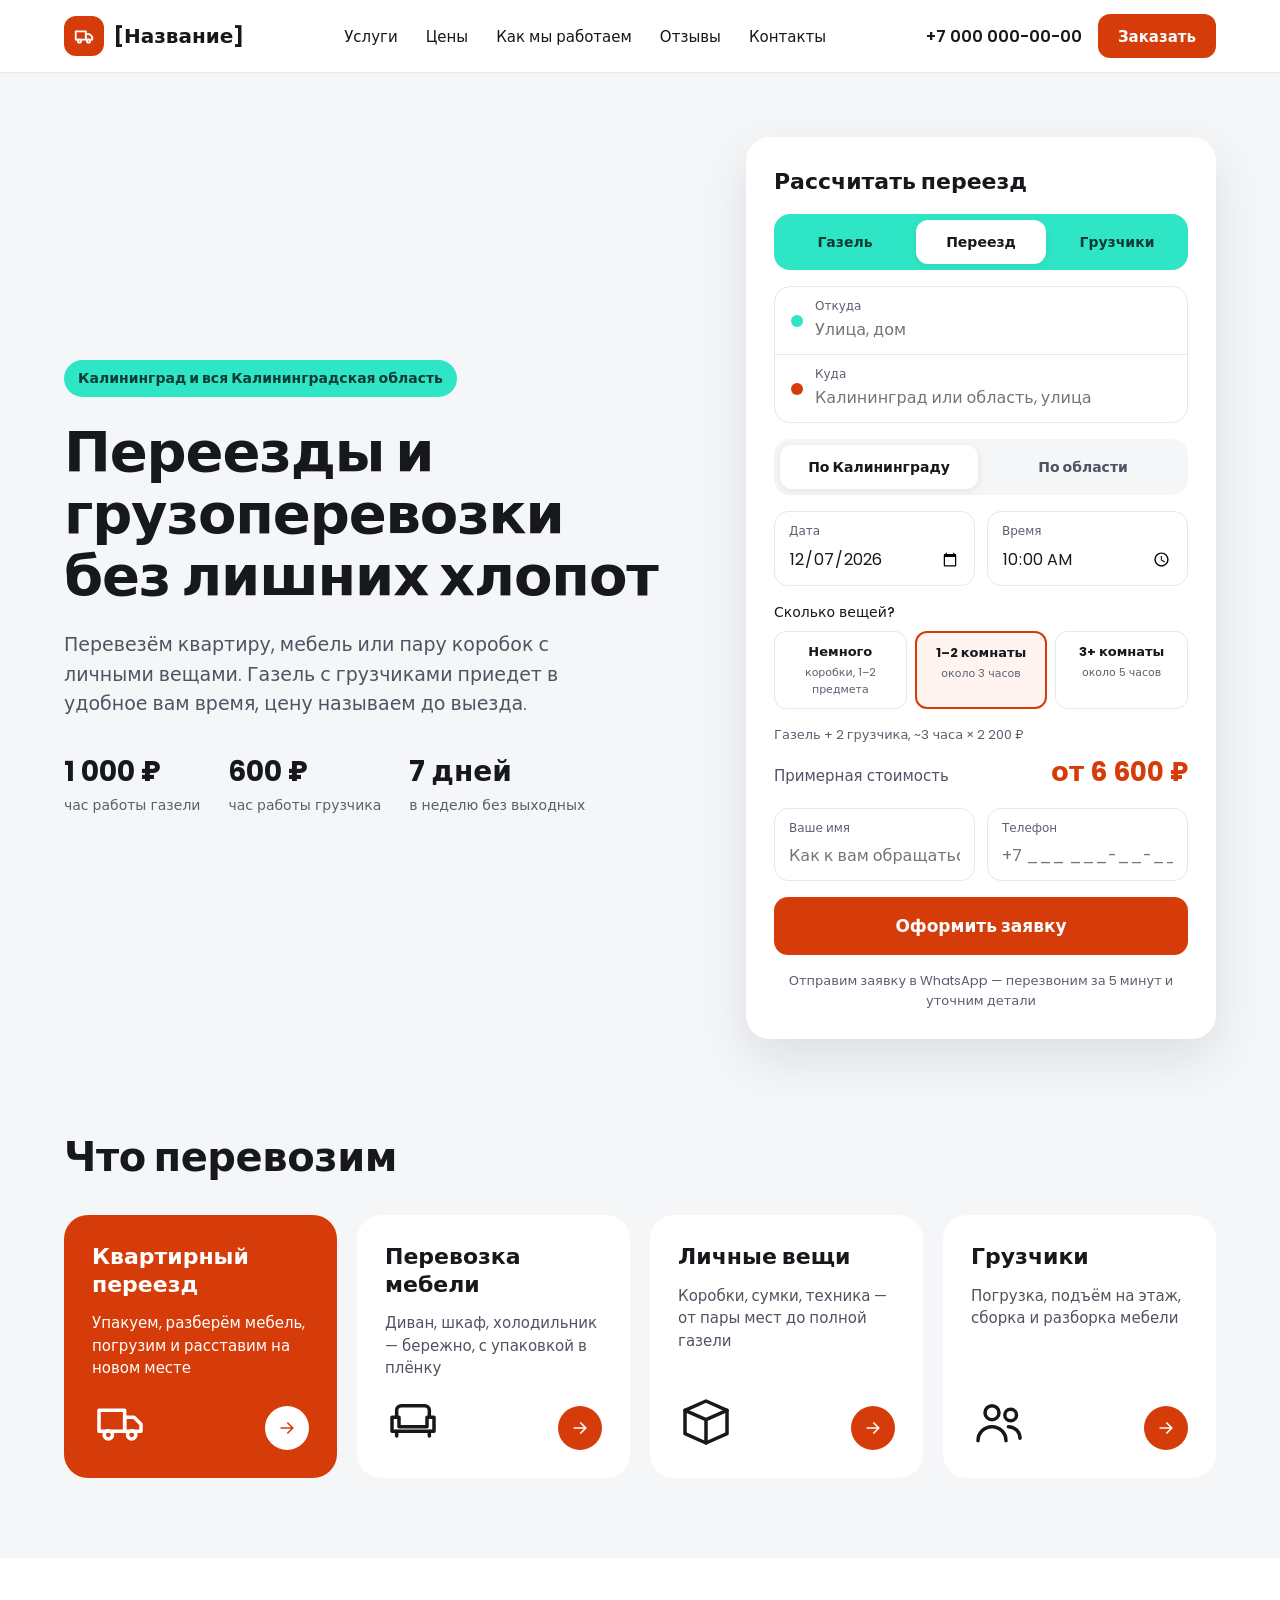
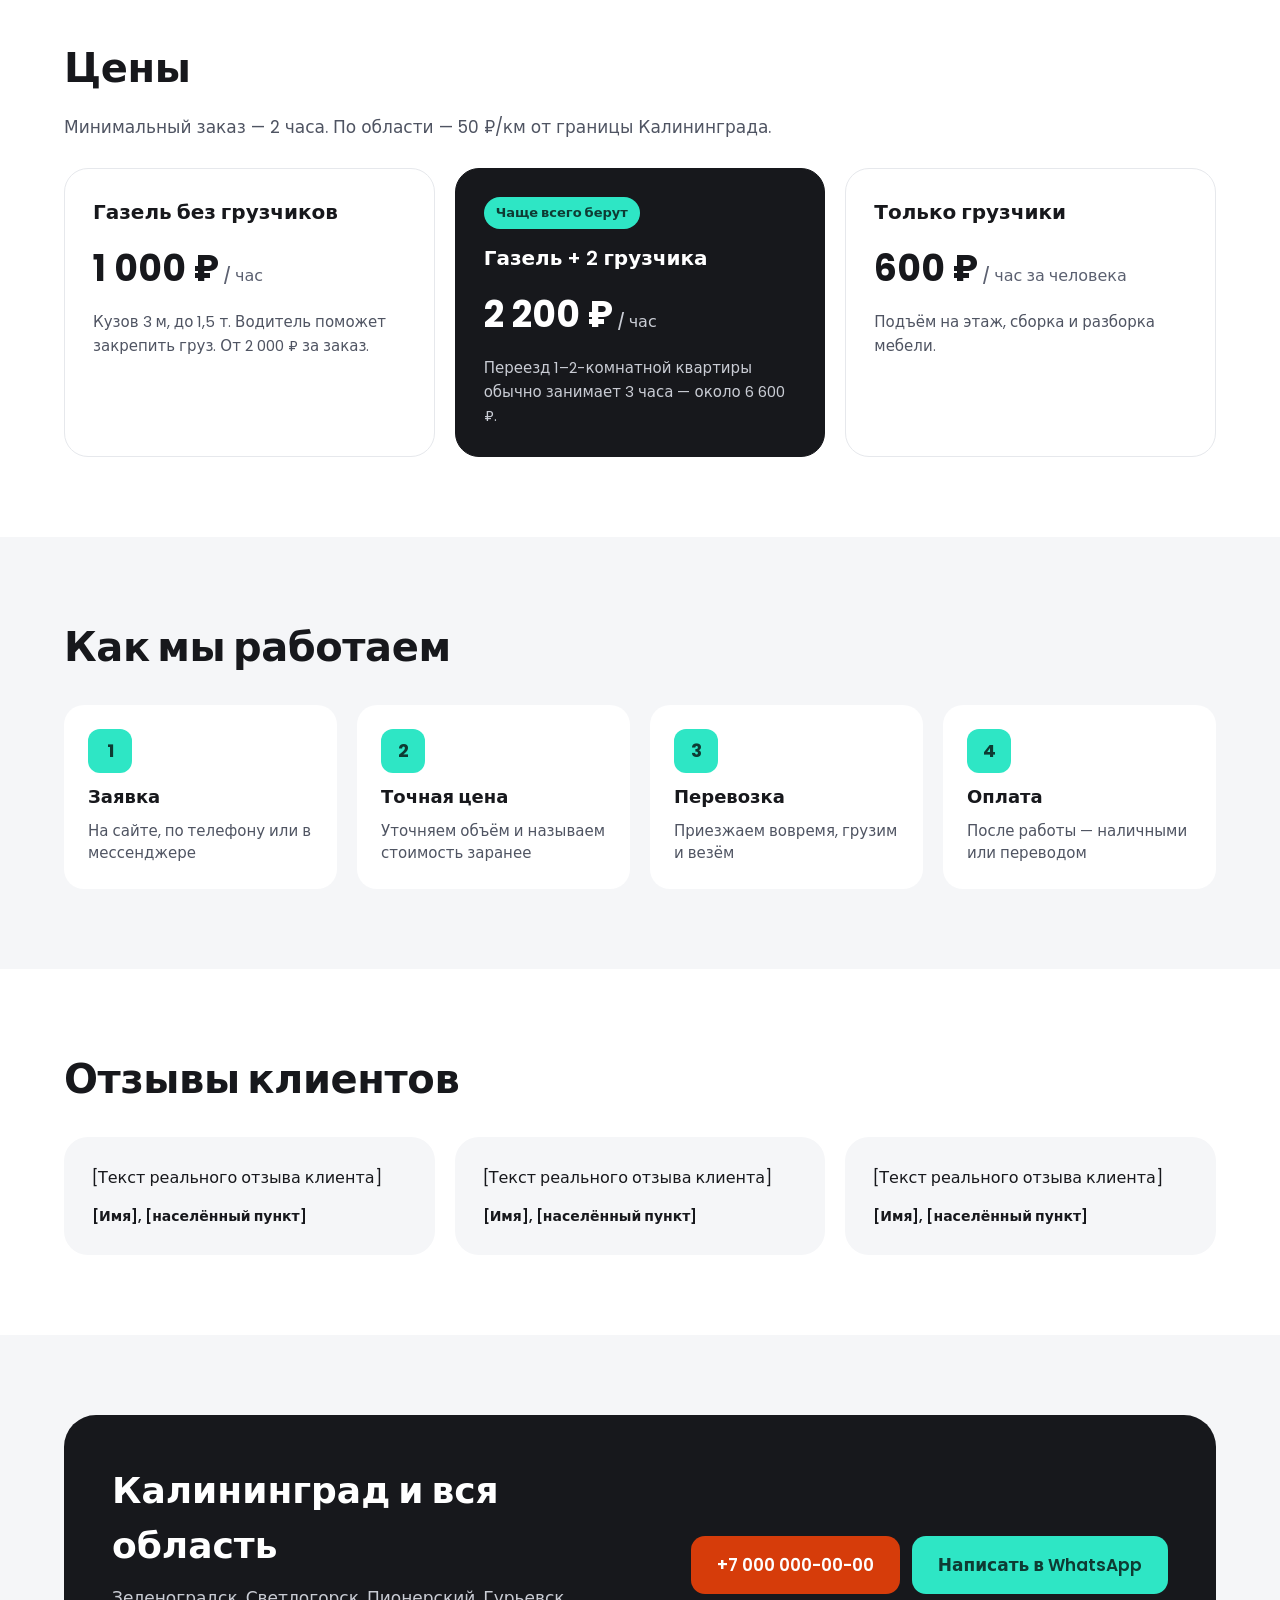
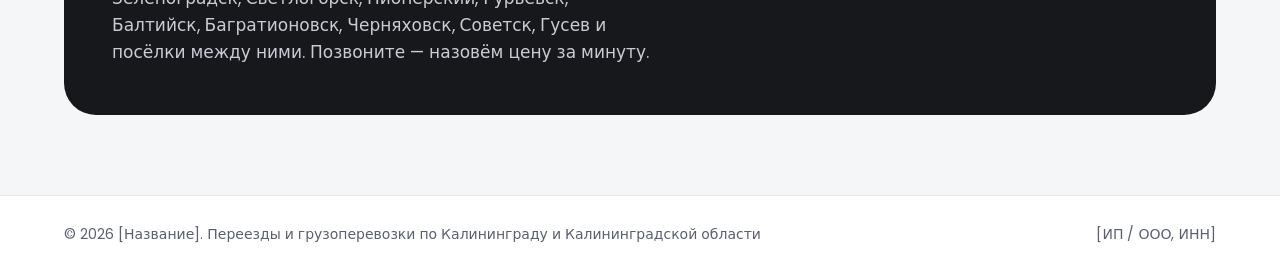
==== kaliningrad-pereezd/index.html @ 8ea50a5a "Сайт переездов по Калининграду и области (папка kaliningrad-pereezd) Co-Authored-By: Claude Opus 5.5" ====
<!doctype html>
<html lang="ru">
<head>
<meta charset="utf-8">
<meta name="viewport" content="width=device-width, initial-scale=1, viewport-fit=cover">
<title>Переезды и грузоперевозки по Калининграду и области — газель с грузчиками</title>
<meta name="description" content="Квартирные переезды, перевозка мебели и личных вещей по Калининграду и Калининградской области. Газель от 1 000 ₽/час, грузчики от 600 ₽/час. Цена до выезда.">
<meta name="theme-color" content="#D63C0A">
<link rel="manifest" href="manifest.webmanifest">
<link rel="icon" href="icon.svg" type="image/svg+xml">
<link rel="apple-touch-icon" href="icon.svg">
<link rel="preconnect" href="https://fonts.googleapis.com">
<link rel="preconnect" href="https://fonts.gstatic.com" crossorigin>
<link href="https://fonts.googleapis.com/css2?family=Poppins:wght@400;500;600;700&display=swap" rel="stylesheet">
<link rel="stylesheet" href="styles.css">
</head>
<body>

<svg width="0" height="0" style="position:absolute" aria-hidden="true">
  <symbol id="i-truck" viewBox="0 0 24 24"><path d="M3 7h11v9H3z"/><path d="M14 10h4l3 3v3h-7z"/><circle cx="7" cy="17.5" r="1.8"/><circle cx="17" cy="17.5" r="1.8"/></symbol>
  <symbol id="i-sofa" viewBox="0 0 24 24"><path d="M5 10V7a2 2 0 0 1 2-2h10a2 2 0 0 1 2 2v3"/><path d="M3 10h3v4h12v-4h3v6H3z"/><path d="M5 16v2M19 16v2"/></symbol>
  <symbol id="i-box" viewBox="0 0 24 24"><path d="M3 7l9-4 9 4v10l-9 4-9-4z"/><path d="M3 7l9 4 9-4M12 11v10"/></symbol>
  <symbol id="i-people" viewBox="0 0 24 24"><circle cx="9" cy="8" r="3"/><path d="M3 20a6 6 0 0 1 12 0"/><circle cx="17" cy="9" r="2.5"/><path d="M16 14a5 5 0 0 1 5 5"/></symbol>
  <symbol id="i-arrow" viewBox="0 0 24 24"><path d="M5 12h14M13 6l6 6-6 6"/></symbol>
  <symbol id="i-phone" viewBox="0 0 24 24"><path d="M5 4h4l2 5-2.5 1.5a11 11 0 0 0 5 5L15 13l5 2v4a2 2 0 0 1-2 2A16 16 0 0 1 3 6a2 2 0 0 1 2-2z"/></symbol>
  <symbol id="i-home" viewBox="0 0 24 24"><path d="M3 11l9-7 9 7v9H3z"/><path d="M9 20v-6h6v6"/></symbol>
  <symbol id="i-list" viewBox="0 0 24 24"><path d="M4 6h16M4 12h16M4 18h10"/></symbol>
  <symbol id="i-plus" viewBox="0 0 24 24"><path d="M12 5v14M5 12h14"/></symbol>
  <symbol id="i-steps" viewBox="0 0 24 24"><path d="M4 6h3v3H4zM10 7.5h10M4 15h3v3H4zM10 16.5h10"/></symbol>
</svg>

<header class="topbar">
  <div class="wrap topbar__in">
    <a href="#top" class="logo">
      <span class="logo__mark"><svg class="ic" width="22" height="22" aria-hidden="true"><use href="#i-truck"/></svg></span>
      <span class="logo__text" data-company>[Название]</span>
    </a>
    <nav class="mainnav" aria-label="Основное меню">
      <a href="#services">Услуги</a>
      <a href="#prices">Цены</a>
      <a href="#how">Как мы работаем</a>
      <a href="#reviews">Отзывы</a>
      <a href="#contacts">Контакты</a>
    </nav>
    <div class="topbar__actions">
      <a class="topbar__phone" data-phone-link href="#"><span data-phone-text>+7 000 000-00-00</span></a>
      <a class="btn btn--accent btn--sm desktop-only" href="#order">Заказать</a>
      <a class="iconbtn mobile-only" data-phone-link href="#" aria-label="Позвонить"><svg class="ic" width="22" height="22" aria-hidden="true"><use href="#i-phone"/></svg></a>
    </div>
  </div>
</header>

<main id="top">
  <section id="home" class="hero wrap">
    <div class="hero__text">
      <span class="chip chip--mint">Калининград и вся Калининградская область</span>
      <h1>Переезды и грузоперевозки без&nbsp;лишних хлопот</h1>
      <p class="lead">Перевезём квартиру, мебель или пару коробок с личными вещами. Газель с грузчиками приедет в удобное вам время, цену называем до выезда.</p>
      <div class="stats">
        <div><b>1 000 ₽</b><span>час работы газели</span></div>
        <div><b>600 ₽</b><span>час работы грузчика</span></div>
        <div><b>7 дней</b><span>в неделю без выходных</span></div>
      </div>
    </div>

    <form id="order" class="card order" novalidate>
      <h2 class="order__title">Рассчитать переезд</h2>

      <div class="seg seg--mint" role="radiogroup" aria-label="Тип услуги">
        <button type="button" class="seg__btn" data-service="gazel" aria-pressed="false">Газель</button>
        <button type="button" class="seg__btn" data-service="move" aria-pressed="true">Переезд</button>
        <button type="button" class="seg__btn" data-service="movers" aria-pressed="false">Грузчики</button>
      </div>

      <div class="route">
        <label class="route__row">
          <span class="dot dot--mint" aria-hidden="true"></span>
          <span class="route__field"><span class="lbl">Откуда</span><input name="from" type="text" placeholder="Улица, дом" autocomplete="street-address"></span>
        </label>
        <label class="route__row">
          <span class="dot dot--accent" aria-hidden="true"></span>
          <span class="route__field"><span class="lbl">Куда</span><input name="to" type="text" placeholder="Калининград или область, улица"></span>
        </label>
      </div>

      <div class="seg seg--plain" role="radiogroup" aria-label="Направление">
        <button type="button" class="seg__btn" data-area="city" aria-pressed="true">По Калининграду</button>
        <button type="button" class="seg__btn" data-area="region" aria-pressed="false">По области</button>
      </div>
      <label class="field km" hidden>
        <span class="lbl">Расстояние от границы Калининграда, км</span>
        <input name="km" type="number" inputmode="numeric" min="1" max="250" value="30">
      </label>

      <div class="row2">
        <label class="field"><span class="lbl">Дата</span><input name="date" type="date"></label>
        <label class="field"><span class="lbl">Время</span><input name="time" type="time" value="10:00" step="1800"></label>
      </div>

      <fieldset class="sizes">
        <legend>Сколько вещей?</legend>
        <div class="sizes__grid">
          <button type="button" class="size" data-size="small" aria-pressed="false"><b>Немного</b><span>коробки, 1–2 предмета</span></button>
          <button type="button" class="size" data-size="medium" aria-pressed="true"><b>1–2 комнаты</b><span>около 3 часов</span></button>
          <button type="button" class="size" data-size="large" aria-pressed="false"><b>3+ комнаты</b><span>около 5 часов</span></button>
        </div>
      </fieldset>

      <p class="order__calc" data-calc-detail>Газель + 2 грузчика, ~3 часа</p>
      <div class="order__total">
        <span>Примерная стоимость</span>
        <output data-total>от 6 600 ₽</output>
      </div>

      <div class="row2">
        <label class="field"><span class="lbl">Ваше имя</span><input name="name" type="text" autocomplete="given-name" placeholder="Как к вам обращаться"></label>
        <label class="field"><span class="lbl">Телефон</span><input name="phone" type="tel" autocomplete="tel" placeholder="+7 ___ ___-__-__" required></label>
      </div>

      <button type="submit" class="btn btn--accent btn--lg">Оформить заявку</button>
      <p class="order__note" data-order-note>Отправим заявку в WhatsApp — перезвоним за 5 минут и уточним детали</p>
    </form>
  </section>

  <section id="services" class="wrap section">
    <h2 class="h2">Что перевозим</h2>
    <div class="tiles">
      <a href="#order" class="tile tile--accent" data-pick-service="move" data-pick-size="medium">
        <span class="tile__title">Квартирный переезд</span>
        <span class="tile__text">Упакуем, разберём мебель, погрузим и расставим на новом месте</span>
        <span class="tile__foot"><svg class="ic tile__ic" aria-hidden="true"><use href="#i-truck"/></svg><span class="tile__go"><svg class="ic" width="20" height="20" aria-hidden="true"><use href="#i-arrow"/></svg></span></span>
      </a>
      <a href="#order" class="tile" data-pick-service="move" data-pick-size="small">
        <span class="tile__title">Перевозка мебели</span>
        <span class="tile__text">Диван, шкаф, холодильник — бережно, с упаковкой в плёнку</span>
        <span class="tile__foot"><svg class="ic tile__ic" aria-hidden="true"><use href="#i-sofa"/></svg><span class="tile__go"><svg class="ic" width="20" height="20" aria-hidden="true"><use href="#i-arrow"/></svg></span></span>
      </a>
      <a href="#order" class="tile" data-pick-service="gazel" data-pick-size="small">
        <span class="tile__title">Личные вещи</span>
        <span class="tile__text">Коробки, сумки, техника — от пары мест до полной газели</span>
        <span class="tile__foot"><svg class="ic tile__ic" aria-hidden="true"><use href="#i-box"/></svg><span class="tile__go"><svg class="ic" width="20" height="20" aria-hidden="true"><use href="#i-arrow"/></svg></span></span>
      </a>
      <a href="#order" class="tile" data-pick-service="movers" data-pick-size="medium">
        <span class="tile__title">Грузчики</span>
        <span class="tile__text">Погрузка, подъём на этаж, сборка и разборка мебели</span>
        <span class="tile__foot"><svg class="ic tile__ic" aria-hidden="true"><use href="#i-people"/></svg><span class="tile__go"><svg class="ic" width="20" height="20" aria-hidden="true"><use href="#i-arrow"/></svg></span></span>
      </a>
    </div>
  </section>

  <section id="prices" class="band">
    <div class="wrap section">
      <h2 class="h2">Цены</h2>
      <p class="sub">Минимальный заказ — 2 часа. По области — 50 ₽/км от границы Калининграда.</p>
      <div class="prices">
        <div class="price">
          <span class="price__name">Газель без грузчиков</span>
          <span class="price__val">1 000 ₽<small> / час</small></span>
          <span class="price__text">Кузов 3 м, до 1,5 т. Водитель поможет закрепить груз. От 2 000 ₽ за заказ.</span>
        </div>
        <div class="price price--dark">
          <span class="chip chip--mint chip--sm">Чаще всего берут</span>
          <span class="price__name">Газель + 2 грузчика</span>
          <span class="price__val">2 200 ₽<small> / час</small></span>
          <span class="price__text">Переезд 1–2-комнатной квартиры обычно занимает 3 часа — около 6 600 ₽.</span>
        </div>
        <div class="price">
          <span class="price__name">Только грузчики</span>
          <span class="price__val">600 ₽<small> / час за человека</small></span>
          <span class="price__text">Подъём на этаж, сборка и разборка мебели.</span>
        </div>
      </div>
    </div>
  </section>

  <section id="how" class="wrap section">
    <h2 class="h2">Как мы работаем</h2>
    <ol class="steps">
      <li><span class="num">1</span><b>Заявка</b><span>На сайте, по телефону или в мессенджере</span></li>
      <li><span class="num">2</span><b>Точная цена</b><span>Уточняем объём и называем стоимость заранее</span></li>
      <li><span class="num">3</span><b>Перевозка</b><span>Приезжаем вовремя, грузим и везём</span></li>
      <li><span class="num">4</span><b>Оплата</b><span>После работы — наличными или переводом</span></li>
    </ol>
  </section>

  <section id="reviews" class="band">
    <div class="wrap section">
      <h2 class="h2">Отзывы клиентов</h2>
      <div class="reviews">
        <figure class="review"><blockquote>[Текст реального отзыва клиента]</blockquote><figcaption>[Имя], [населённый пункт]</figcaption></figure>
        <figure class="review"><blockquote>[Текст реального отзыва клиента]</blockquote><figcaption>[Имя], [населённый пункт]</figcaption></figure>
        <figure class="review"><blockquote>[Текст реального отзыва клиента]</blockquote><figcaption>[Имя], [населённый пункт]</figcaption></figure>
      </div>
    </div>
  </section>

  <section id="contacts" class="wrap section">
    <div class="cta">
      <div class="cta__text">
        <h2>Калининград и вся область</h2>
        <p>Зеленоградск, Светлогорск, Пионерский, Гурьевск, Балтийск, Багратионовск, Черняховск, Советск, Гусев и посёлки между ними. Позвоните — назовём цену за минуту.</p>
      </div>
      <div class="cta__btns">
        <a class="btn btn--accent btn--lg" data-phone-link href="#"><span data-phone-text>+7 000 000-00-00</span></a>
        <a class="btn btn--mint btn--lg" data-wa-link href="#" target="_blank" rel="noopener">Написать в WhatsApp</a>
      </div>
    </div>
  </section>
</main>

<footer class="footer">
  <div class="wrap footer__in">
    <span>© <span data-year>2026</span> <span data-company>[Название]</span>. Переезды и грузоперевозки по Калининграду и Калининградской области</span>
    <span>[ИП / ООО, ИНН]</span>
  </div>
</footer>

<nav class="tabbar" aria-label="Меню приложения">
  <a href="#home" class="tabbar__item is-active"><svg class="ic" width="22" height="22" aria-hidden="true"><use href="#i-home"/></svg>Главная</a>
  <a href="#prices" class="tabbar__item"><svg class="ic" width="22" height="22" aria-hidden="true"><use href="#i-list"/></svg>Цены</a>
  <a href="#order" class="tabbar__fab" aria-label="Заказать"><svg class="ic" width="26" height="26" aria-hidden="true"><use href="#i-plus"/></svg></a>
  <a href="#how" class="tabbar__item"><svg class="ic" width="22" height="22" aria-hidden="true"><use href="#i-steps"/></svg>Как работаем</a>
  <a href="#" class="tabbar__item" data-phone-link><svg class="ic" width="22" height="22" aria-hidden="true"><use href="#i-phone"/></svg>Позвонить</a>
</nav>

<script src="app.js"></script>
</body>
</html>
---- kaliningrad-pereezd/styles.css ----
:root {
  --accent: #D63C0A;
  --accent-dark: #B8330A;
  --accent-soft: #FFF4F0;
  --mint: #2EE6C5;
  --mint-ink: #0E3B33;
  --ink: #17181C;
  --ink-2: #4F5462;
  --muted: #5B6070;
  --line: #E6E8EC;
  --bg: #F5F6F8;
  --card: #FFFFFF;
  --radius: 24px;
}

* { box-sizing: border-box; }
[hidden] { display: none !important; }
html { scroll-behavior: smooth; scroll-padding-top: 84px; }
body {
  margin: 0;
  font-family: Poppins, system-ui, -apple-system, "Segoe UI", sans-serif;
  color: var(--ink);
  background: var(--bg);
  -webkit-font-smoothing: antialiased;
}
a { color: var(--ink); }
a:hover { color: var(--accent-dark); }
img, svg { display: block; }
button, input { font: inherit; color: inherit; }
:focus-visible { outline: 3px solid var(--accent); outline-offset: 2px; }

.ic { fill: none; stroke: currentColor; stroke-width: 2; stroke-linecap: round; stroke-linejoin: round; }
.wrap { max-width: 1200px; margin: 0 auto; padding-left: 24px; padding-right: 24px; }
.mobile-only { display: none !important; }

/* Шапка */
.topbar { position: sticky; top: 0; z-index: 20; background: var(--card); border-bottom: 1px solid var(--line); }
.topbar__in { display: flex; align-items: center; justify-content: space-between; gap: 16px; padding-top: 14px; padding-bottom: 14px; }
.logo { display: flex; align-items: center; gap: 10px; text-decoration: none; }
.logo__mark { width: 40px; height: 40px; border-radius: 12px; background: var(--accent); color: #fff; display: flex; align-items: center; justify-content: center; }
.logo__text { font-weight: 700; font-size: 20px; }
.mainnav { display: flex; gap: 28px; font-size: 15px; font-weight: 500; }
.mainnav a { text-decoration: none; }
.topbar__actions { display: flex; align-items: center; gap: 16px; }
.topbar__phone { font-weight: 600; text-decoration: none; white-space: nowrap; }
.iconbtn { width: 44px; height: 44px; border-radius: 50%; background: var(--bg); color: var(--accent); display: flex; align-items: center; justify-content: center; }

/* Кнопки */
.btn { display: inline-flex; align-items: center; justify-content: center; gap: 8px; border: 0; border-radius: 14px; font-weight: 600; text-decoration: none; cursor: pointer; min-height: 44px; }
.btn--sm { padding: 10px 20px; font-size: 15px; border-radius: 12px; }
.btn--lg { padding: 16px 26px; font-size: 17px; min-height: 52px; }
.btn--accent { background: var(--accent); color: #fff; }
.btn--accent:hover { background: var(--accent-dark); color: #fff; }
.btn--mint { background: var(--mint); color: var(--mint-ink); }
.btn--mint:hover { color: var(--mint-ink); filter: brightness(0.95); }

.chip { display: inline-block; font-weight: 600; font-size: 14px; padding: 8px 14px; border-radius: 999px; }
.chip--mint { background: var(--mint); color: var(--mint-ink); }
.chip--sm { font-size: 13px; padding: 6px 12px; align-self: flex-start; }

/* Первый экран */
.hero { display: flex; flex-wrap: wrap; gap: 48px; align-items: center; padding-top: 64px; padding-bottom: 72px; }
.hero__text { flex: 1 1 480px; min-width: 0; display: flex; flex-direction: column; gap: 24px; align-items: flex-start; }
.hero h1 { margin: 0; font-size: clamp(34px, 5vw, 56px); line-height: 1.1; font-weight: 700; letter-spacing: -0.02em; }
.lead { margin: 0; font-size: 19px; line-height: 1.55; color: var(--ink-2); max-width: 520px; }
.stats { display: flex; flex-wrap: wrap; gap: 28px; padding-top: 8px; }
.stats div { display: flex; flex-direction: column; gap: 2px; }
.stats b { font-size: 28px; }
.stats span { font-size: 14px; color: var(--muted); }

/* Форма заказа */
.card { background: var(--card); border-radius: var(--radius); box-shadow: 0 20px 50px rgba(23,24,28,0.10); }
.order { flex: 1 1 400px; min-width: 0; max-width: 470px; padding: 28px; display: flex; flex-direction: column; gap: 16px; }
.order__title { margin: 0; font-size: 22px; font-weight: 600; }
.seg { display: grid; grid-auto-flow: column; grid-auto-columns: minmax(0, 1fr); gap: 6px; padding: 6px; border-radius: 16px; }
.seg--mint { background: var(--mint); }
.seg--plain { background: var(--bg); }
.seg__btn { border: 0; background: transparent; font-size: 14px; font-weight: 600; padding: 10px 4px; border-radius: 12px; min-height: 44px; cursor: pointer; color: var(--mint-ink); }
.seg--plain .seg__btn { color: var(--ink-2); }
.seg__btn[aria-pressed="true"] { background: #fff; color: var(--ink); box-shadow: 0 2px 8px rgba(23,24,28,0.08); }

.route { border: 1px solid var(--line); border-radius: 16px; }
.route__row { display: flex; align-items: center; gap: 12px; padding: 10px 16px; }
.route__row + .route__row { border-top: 1px solid var(--line); }
.route__field { display: flex; flex-direction: column; flex: 1; min-width: 0; }
.dot { width: 12px; height: 12px; border-radius: 50%; flex: none; }
.dot--mint { background: var(--mint); }
.dot--accent { background: var(--accent); }
.lbl { font-size: 12px; color: var(--muted); }
.route input, .field input { border: 0; outline: 0; background: transparent; font-size: 16px; padding: 2px 0; width: 100%; min-width: 0; }
.field { display: flex; flex-direction: column; gap: 4px; border: 1px solid var(--line); border-radius: 14px; padding: 10px 14px; }
.field:focus-within, .route__row:focus-within { box-shadow: inset 0 0 0 2px var(--accent); border-radius: 14px; }
.row2 { display: grid; grid-template-columns: repeat(2, minmax(0, 1fr)); gap: 12px; }
.field.is-error { border-color: var(--accent); background: var(--accent-soft); }

.sizes { border: 0; margin: 0; padding: 0; display: flex; flex-direction: column; gap: 8px; }
.sizes legend { font-size: 14px; font-weight: 500; padding: 0; margin-bottom: 8px; }
.sizes__grid { display: grid; grid-template-columns: repeat(3, minmax(0, 1fr)); gap: 8px; }
.size { border: 1px solid var(--line); background: #fff; border-radius: 12px; padding: 10px 6px; min-height: 56px; cursor: pointer; display: flex; flex-direction: column; gap: 2px; align-items: center; text-align: center; }
.size b { font-size: 13px; }
.size span { font-size: 11px; color: var(--muted); }
.size[aria-pressed="true"] { border: 2px solid var(--accent); background: var(--accent-soft); }

.order__calc { margin: 0; font-size: 13px; color: var(--muted); }
.order__total { display: flex; justify-content: space-between; align-items: baseline; gap: 12px; margin-top: -8px; }
.order__total span { font-size: 15px; color: var(--ink-2); }
.order__total output { font-size: 26px; font-weight: 700; color: var(--accent); white-space: nowrap; }
.order__note { margin: 0; font-size: 13px; color: var(--muted); text-align: center; }
.order__note.is-ok { color: var(--mint-ink); background: var(--mint); padding: 10px; border-radius: 12px; font-weight: 600; }

/* Секции */
.section { padding-top: 80px; padding-bottom: 80px; display: flex; flex-direction: column; gap: 28px; }
#services.section { padding-top: 16px; }
.h2 { margin: 0; font-size: clamp(28px, 4vw, 40px); font-weight: 700; letter-spacing: -0.01em; }
.sub { margin: -12px 0 0; font-size: 17px; color: var(--ink-2); }
.band { background: var(--card); }

.tiles { display: grid; grid-template-columns: repeat(4, minmax(0, 1fr)); gap: 20px; }
.tile { background: var(--card); border-radius: var(--radius); padding: 28px; display: flex; flex-direction: column; gap: 14px; min-height: 250px; text-decoration: none; transition: transform .15s ease, box-shadow .15s ease; }
.tile:hover { transform: translateY(-3px); box-shadow: 0 14px 30px rgba(23,24,28,0.08); color: var(--ink); }
.tile__title { font-size: 22px; font-weight: 600; line-height: 1.25; }
.tile__text { font-size: 15px; line-height: 1.5; color: var(--ink-2); }
.tile__foot { margin-top: auto; display: flex; justify-content: space-between; align-items: flex-end; }
.tile__ic { width: 56px; height: 56px; stroke-width: 1.5; }
.tile__go { width: 44px; height: 44px; border-radius: 50%; background: var(--accent); color: #fff; display: flex; align-items: center; justify-content: center; }
.tile--accent { background: var(--accent); color: #fff; }
.tile--accent:hover { color: #fff; }
.tile--accent .tile__text { color: #fff; }
.tile--accent .tile__go { background: #fff; color: var(--accent); }

.prices { display: grid; grid-template-columns: repeat(3, minmax(0, 1fr)); gap: 20px; }
.price { border: 1px solid var(--line); border-radius: var(--radius); padding: 28px; display: flex; flex-direction: column; gap: 14px; }
.price__name { font-size: 20px; font-weight: 600; }
.price__val { font-size: 36px; font-weight: 700; }
.price__val small { font-size: 16px; font-weight: 500; color: var(--muted); }
.price__text { font-size: 15px; line-height: 1.6; color: var(--ink-2); }
.price--dark { background: var(--ink); color: #fff; border-color: var(--ink); }
.price--dark .price__val small, .price--dark .price__text { color: #C9CCD4; }

.steps { list-style: none; margin: 0; padding: 0; display: grid; grid-template-columns: repeat(4, minmax(0, 1fr)); gap: 20px; }
.steps li { background: var(--card); border-radius: 20px; padding: 24px; display: flex; flex-direction: column; gap: 10px; }
.steps b { font-size: 18px; font-weight: 600; }
.steps li > span:last-child { font-size: 15px; line-height: 1.5; color: var(--ink-2); }
.num { width: 44px; height: 44px; border-radius: 12px; background: var(--mint); color: var(--mint-ink); font-weight: 700; font-size: 18px; display: flex; align-items: center; justify-content: center; }

.reviews { display: grid; grid-template-columns: repeat(3, minmax(0, 1fr)); gap: 20px; }
.review { margin: 0; background: var(--bg); border-radius: var(--radius); padding: 28px; display: flex; flex-direction: column; gap: 16px; }
.review blockquote { margin: 0; font-size: 16px; line-height: 1.6; }
.review figcaption { font-size: 14px; font-weight: 600; }

.cta { background: var(--ink); color: #fff; border-radius: 32px; padding: 48px; display: flex; flex-wrap: wrap; gap: 32px; align-items: center; justify-content: space-between; }
.cta__text { flex: 1 1 420px; min-width: 0; }
.cta h2 { margin: 0 0 12px; font-size: clamp(26px, 3.5vw, 36px); }
.cta p { margin: 0; font-size: 17px; line-height: 1.6; color: #C9CCD4; }
.cta__btns { display: flex; flex-wrap: wrap; gap: 12px; }

.footer { border-top: 1px solid var(--line); background: var(--card); }
.footer__in { display: flex; flex-wrap: wrap; gap: 12px; justify-content: space-between; padding-top: 28px; padding-bottom: 28px; font-size: 14px; color: var(--muted); }

.tabbar { display: none; }

/* Планшет */
@media (max-width: 1080px) {
  .mainnav { display: none; }
  .tiles, .steps { grid-template-columns: repeat(2, minmax(0, 1fr)); }
  .prices, .reviews { grid-template-columns: minmax(0, 1fr); }
  .order { max-width: none; }
}

/* Телефон — режим «приложения» */
@media (max-width: 720px) {
  html { scroll-padding-top: 72px; }
  body { padding-bottom: calc(84px + env(safe-area-inset-bottom)); }
  .wrap { padding-left: 16px; padding-right: 16px; }
  .desktop-only, .topbar__phone { display: none !important; }
  .mobile-only { display: flex !important; }
  .logo__mark { width: 36px; height: 36px; }
  .logo__text { font-size: 18px; }

  .hero { padding-top: 20px; padding-bottom: 32px; gap: 20px; }
  .hero__text { gap: 14px; }
  .hero h1 { font-size: 28px; }
  .lead { font-size: 15px; }
  .stats { display: none; }
  .chip { font-size: 13px; }

  .order { padding: 18px 16px; border-radius: 20px; box-shadow: 0 6px 20px rgba(23,24,28,0.06); }
  .order__title { font-size: 20px; }
  .size span { display: none; }
  .order__total output { font-size: 24px; }

  .section { padding-top: 36px; padding-bottom: 36px; gap: 18px; }
  #services.section { padding-top: 4px; }
  .h2 { font-size: 22px; }
  .sub { font-size: 14px; margin-top: -6px; }
  .band { background: transparent; }

  .tiles { gap: 12px; }
  .tile { padding: 16px; min-height: 150px; border-radius: 20px; gap: 8px; }
  .tile__title { font-size: 16px; }
  .tile__text { display: none; }
  .tile__ic { width: 44px; height: 44px; }
  .tile__go { width: 32px; height: 32px; }
  .tile__go .ic { width: 16px; height: 16px; }

  .price { background: var(--card); padding: 18px; border-radius: 20px; gap: 8px; }
  .price--dark { background: var(--ink); }
  .price__val { font-size: 26px; }

  .steps { grid-template-columns: minmax(0, 1fr); gap: 10px; }
  .steps li { flex-direction: row; flex-wrap: wrap; align-items: center; padding: 14px 16px; gap: 4px 14px; border-radius: 16px; }
  .steps .num { width: 36px; height: 36px; font-size: 16px; }
  .steps b { font-size: 15px; }
  .steps li > span:last-child { flex-basis: 100%; padding-left: 50px; font-size: 14px; }

  .review { background: var(--card); padding: 18px; border-radius: 20px; }
  .cta { padding: 24px; border-radius: 24px; }
  .cta__btns { width: 100%; }
  .cta__btns .btn { flex: 1 1 100%; }
  .footer { margin-bottom: 0; }

  .tabbar {
    display: flex; position: fixed; left: 0; right: 0; bottom: 0; z-index: 30;
    background: var(--card); border-top: 1px solid var(--line);
    padding: 8px 8px calc(10px + env(safe-area-inset-bottom));
    justify-content: space-around; align-items: flex-end;
  }
  .tabbar__item { display: flex; flex-direction: column; align-items: center; gap: 2px; font-size: 11px; color: var(--muted); text-decoration: none; min-width: 60px; min-height: 44px; }
  .tabbar__item.is-active { color: var(--accent); }
  .tabbar__fab { width: 60px; height: 60px; border-radius: 50%; background: var(--accent); color: #fff; display: flex; align-items: center; justify-content: center; margin-top: -30px; box-shadow: 0 8px 20px rgba(214,60,10,0.35); }
  .tabbar__fab:hover { color: #fff; }
}

@media (prefers-reduced-motion: reduce) {
  html { scroll-behavior: auto; }
  .tile { transition: none; }
}
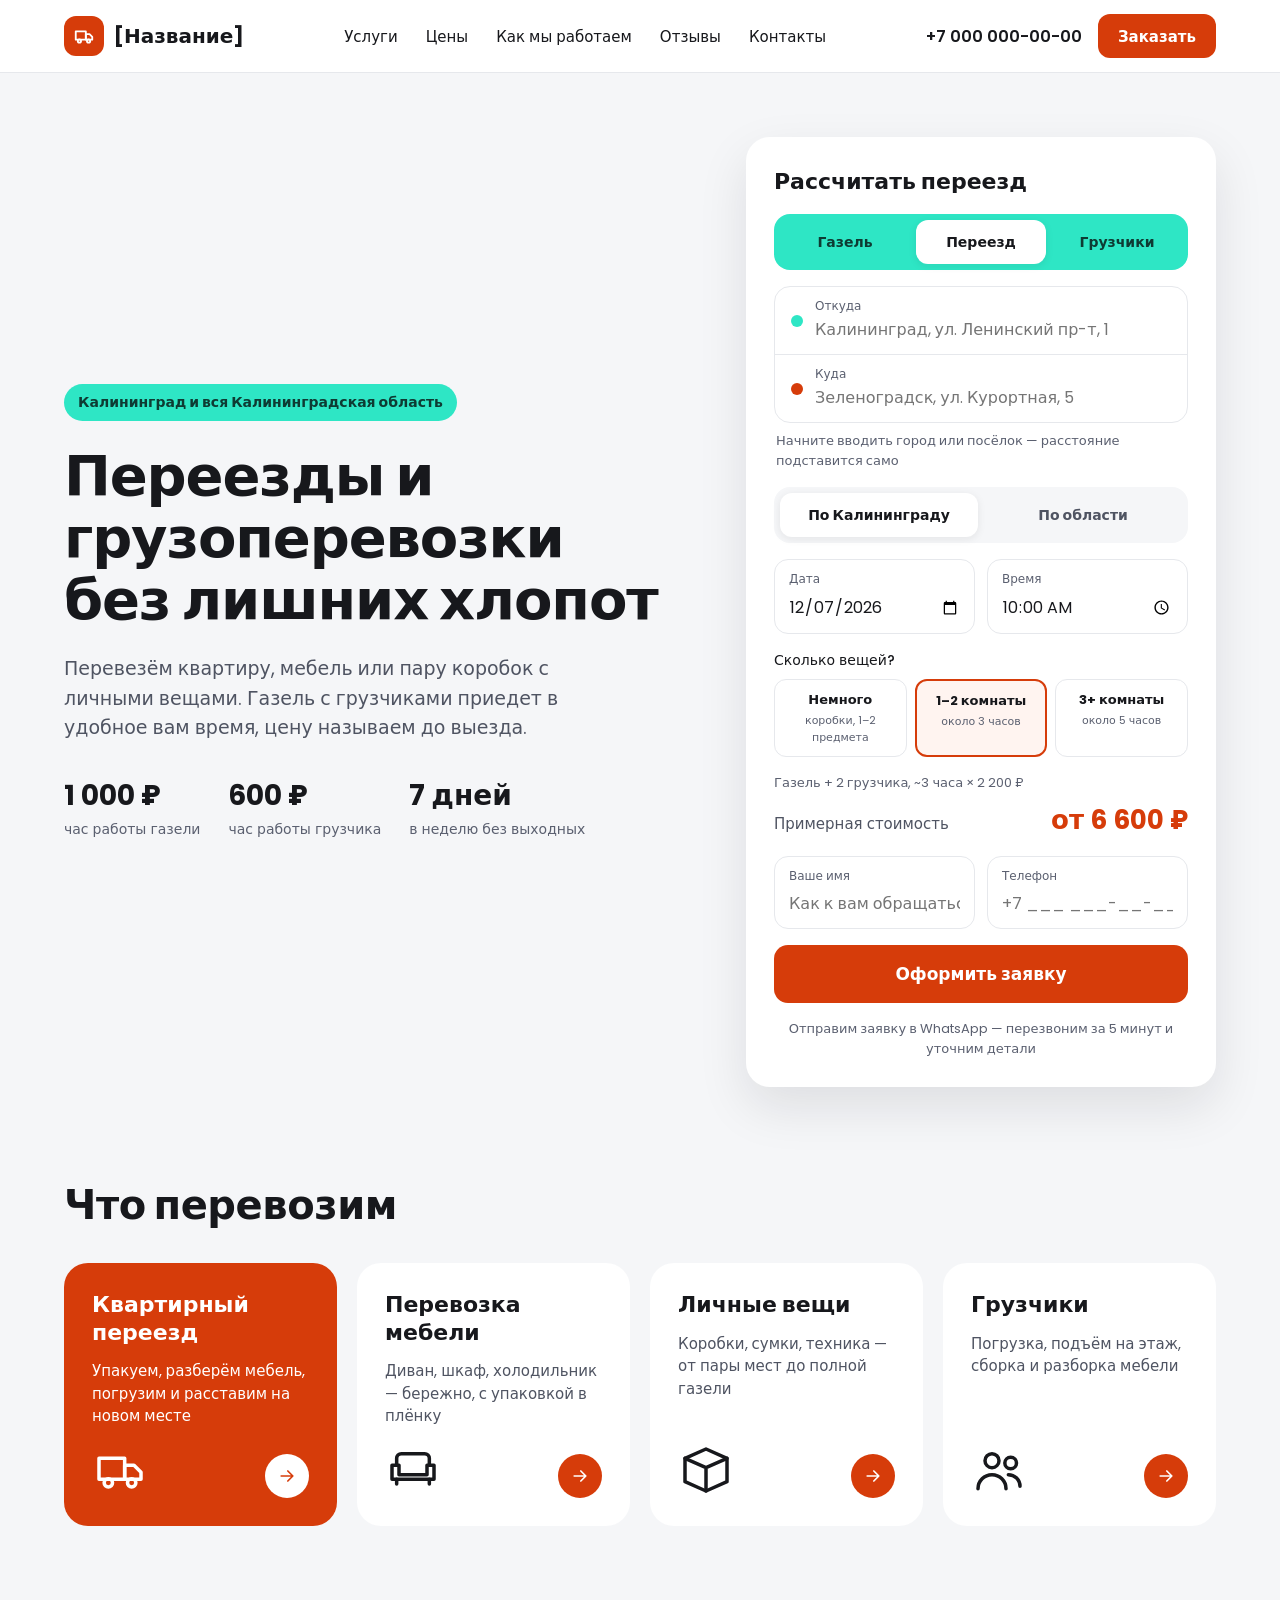
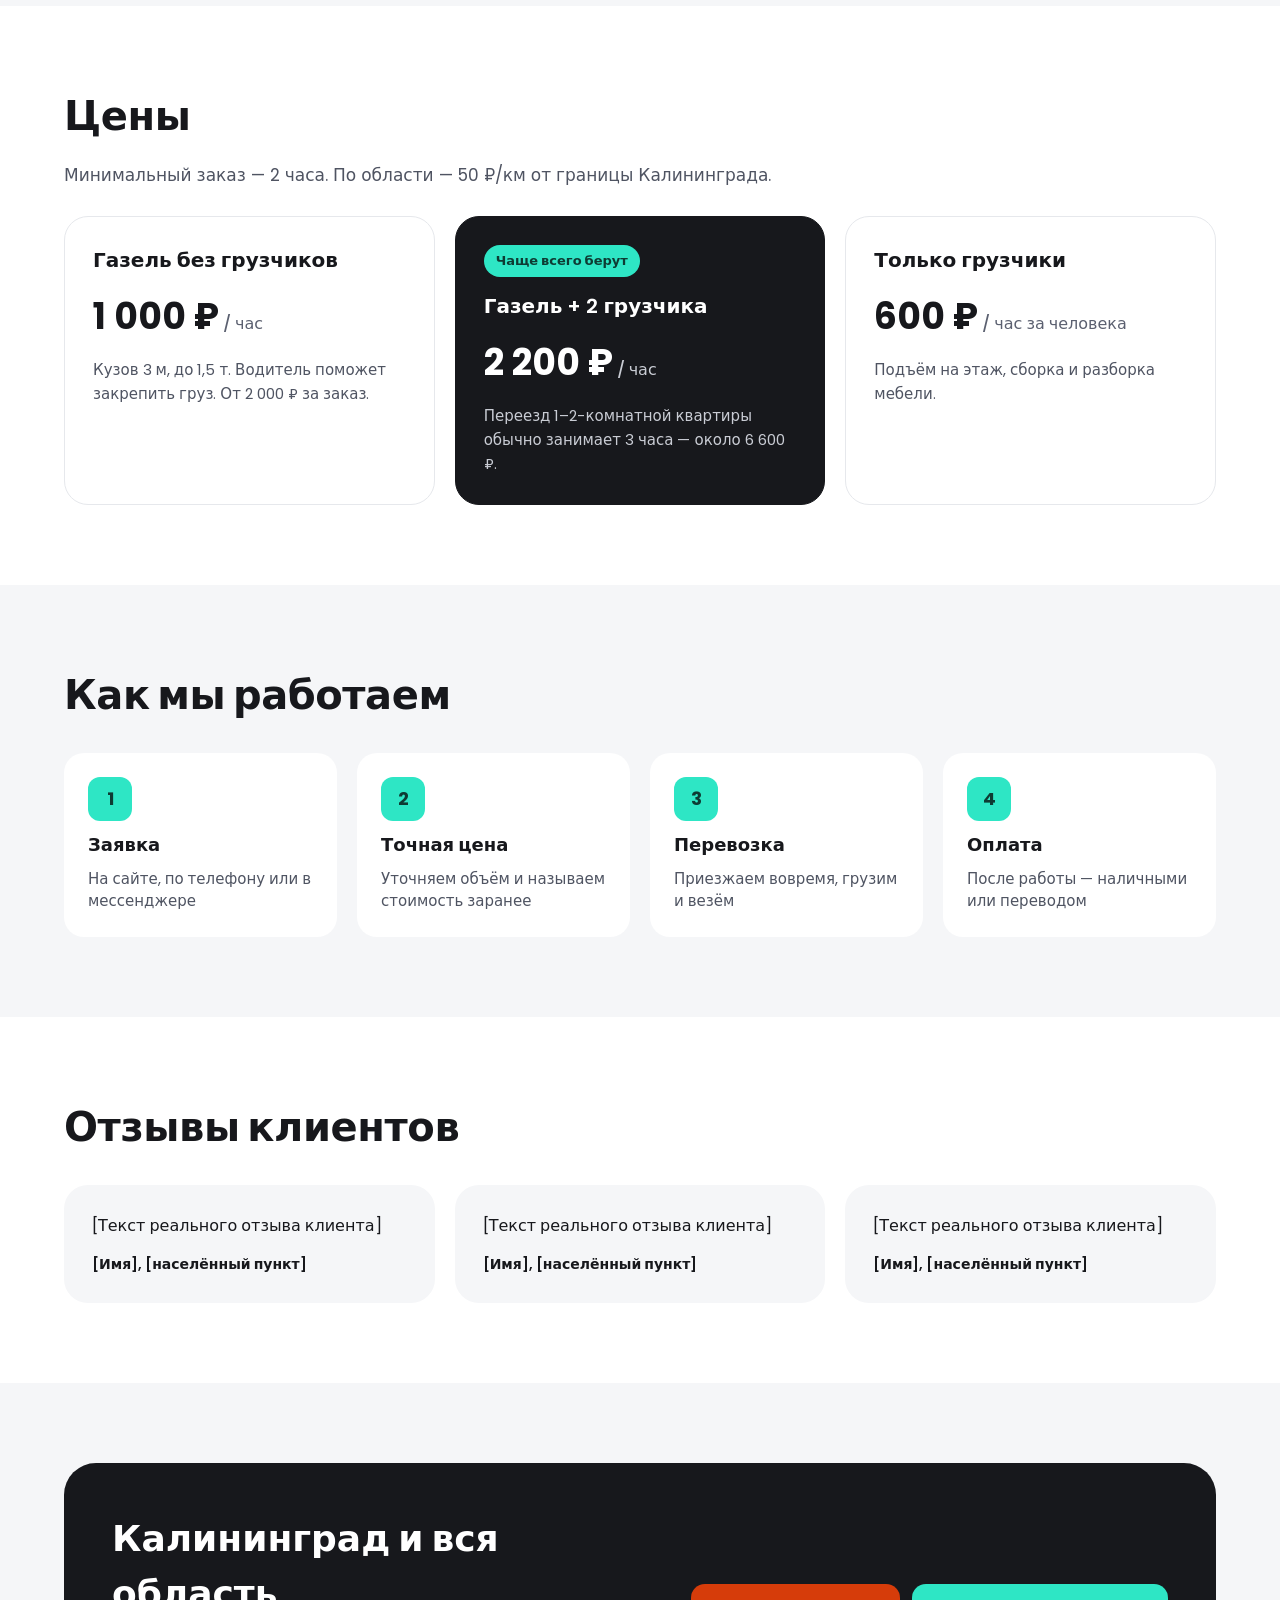
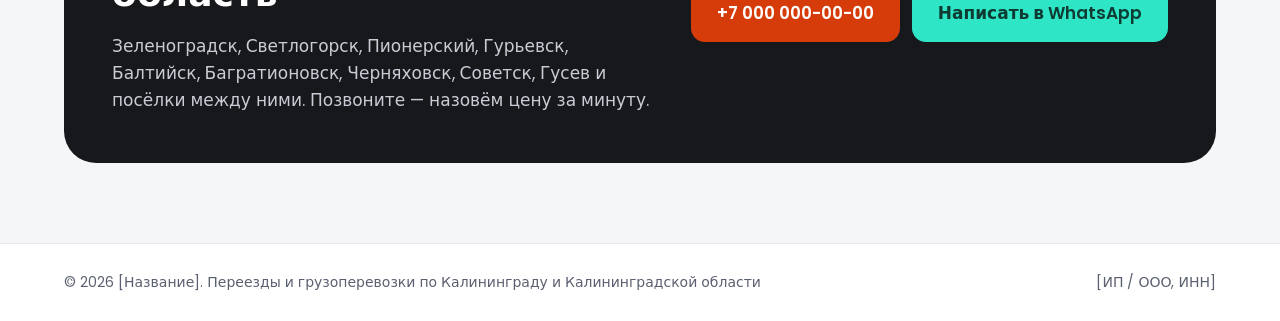
==== commit 84d221e5: "Калькулятор: расчёт по адресу, км по области, маска телефона - Подсказки населённых пунктов области," ====
--- a/kaliningrad-pereezd/index.html
+++ b/kaliningrad-pereezd/index.html
@@ -75,13 +75,15 @@
       <div class="route">
         <label class="route__row">
           <span class="dot dot--mint" aria-hidden="true"></span>
-          <span class="route__field"><span class="lbl">Откуда</span><input name="from" type="text" placeholder="Улица, дом" autocomplete="street-address"></span>
+          <span class="route__field"><span class="lbl">Откуда</span><input name="from" type="text" list="places" placeholder="Калининград, ул. Ленинский пр-т, 1" autocomplete="off"></span>
         </label>
         <label class="route__row">
           <span class="dot dot--accent" aria-hidden="true"></span>
-          <span class="route__field"><span class="lbl">Куда</span><input name="to" type="text" placeholder="Калининград или область, улица"></span>
+          <span class="route__field"><span class="lbl">Куда</span><input name="to" type="text" list="places" placeholder="Зеленоградск, ул. Курортная, 5" autocomplete="off"></span>
         </label>
       </div>
+      <datalist id="places"></datalist>
+      <p class="route__hint" data-route-hint aria-live="polite">Начните вводить город или посёлок — расстояние подставится само</p>
 
       <div class="seg seg--plain" role="radiogroup" aria-label="Направление">
         <button type="button" class="seg__btn" data-area="city" aria-pressed="true">По Калининграду</button>
--- a/kaliningrad-pereezd/styles.css
+++ b/kaliningrad-pereezd/styles.css
@@ -83,6 +83,8 @@
 .route__row { display: flex; align-items: center; gap: 12px; padding: 10px 16px; }
 .route__row + .route__row { border-top: 1px solid var(--line); }
 .route__field { display: flex; flex-direction: column; flex: 1; min-width: 0; }
+.route__hint { margin: -8px 2px 0; font-size: 13px; color: var(--muted); }
+.route__hint.is-found { color: var(--mint-ink); font-weight: 500; }
 .dot { width: 12px; height: 12px; border-radius: 50%; flex: none; }
 .dot--mint { background: var(--mint); }
 .dot--accent { background: var(--accent); }
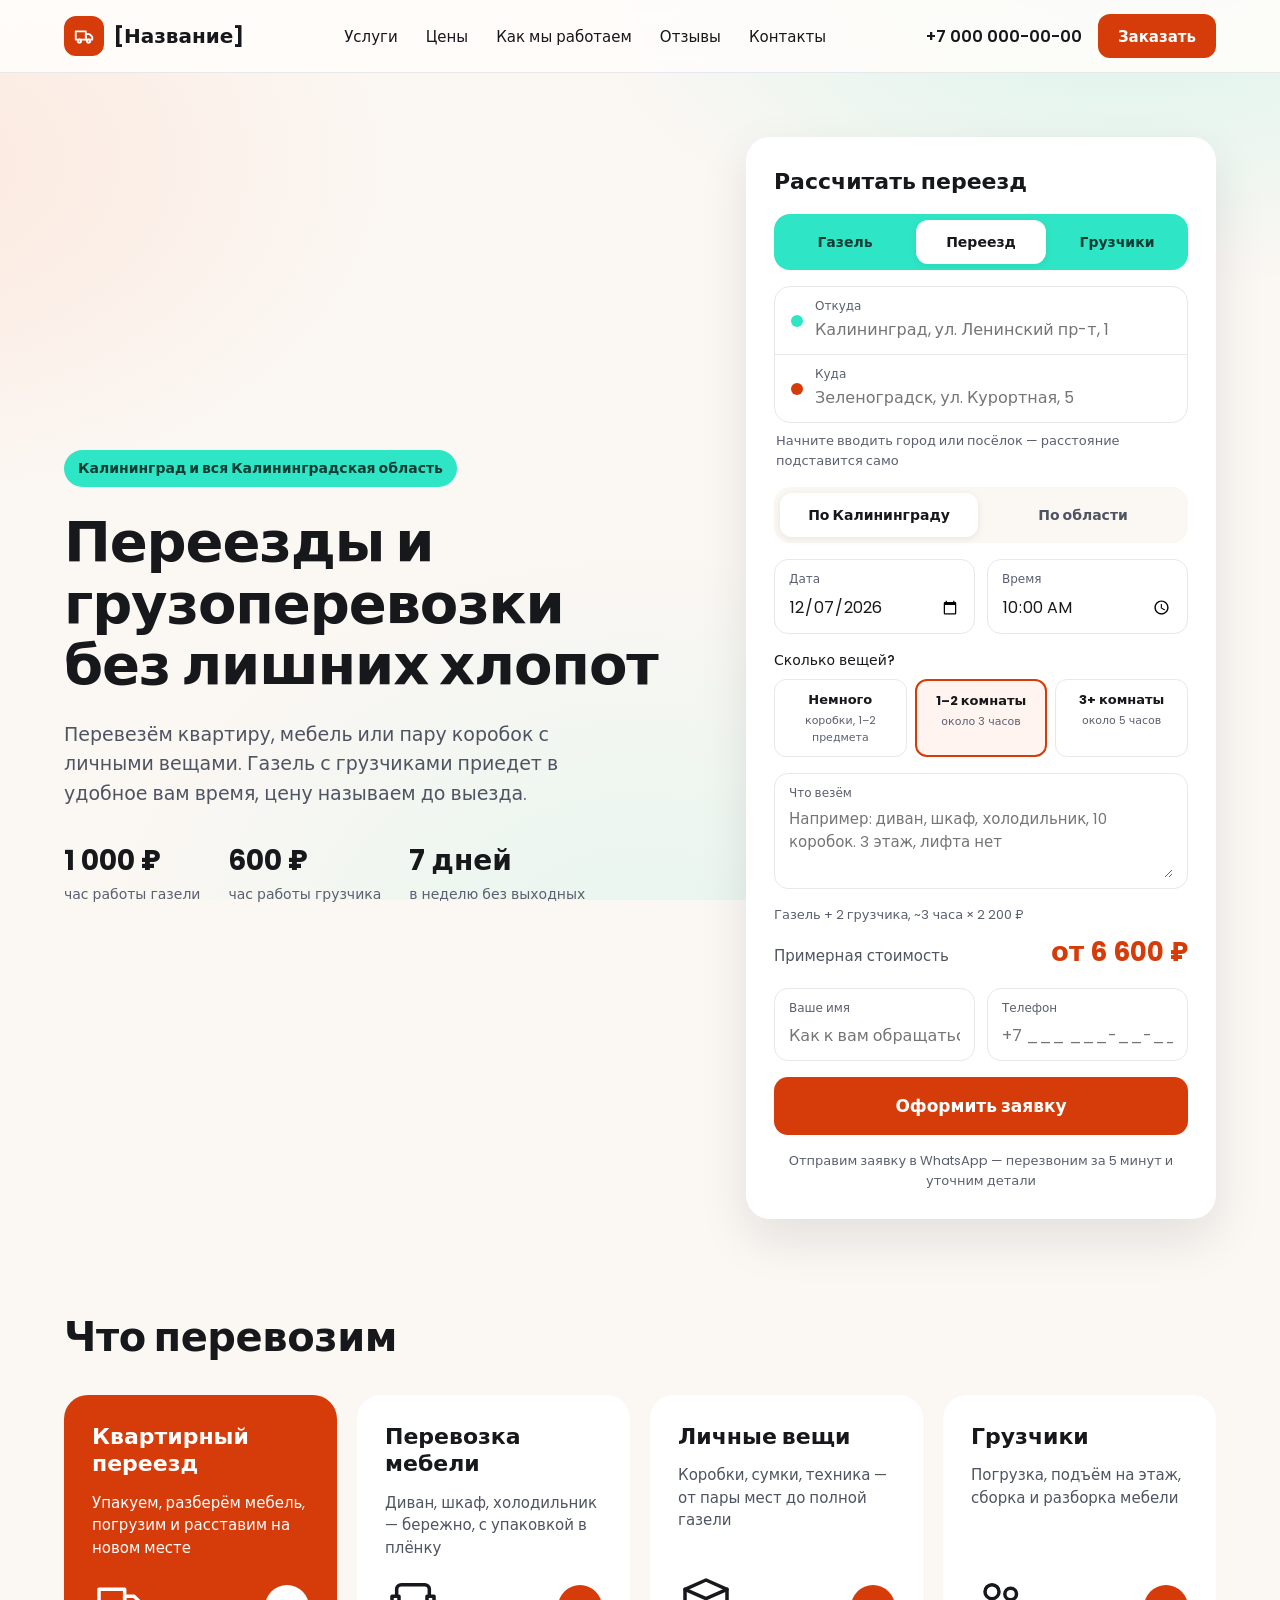
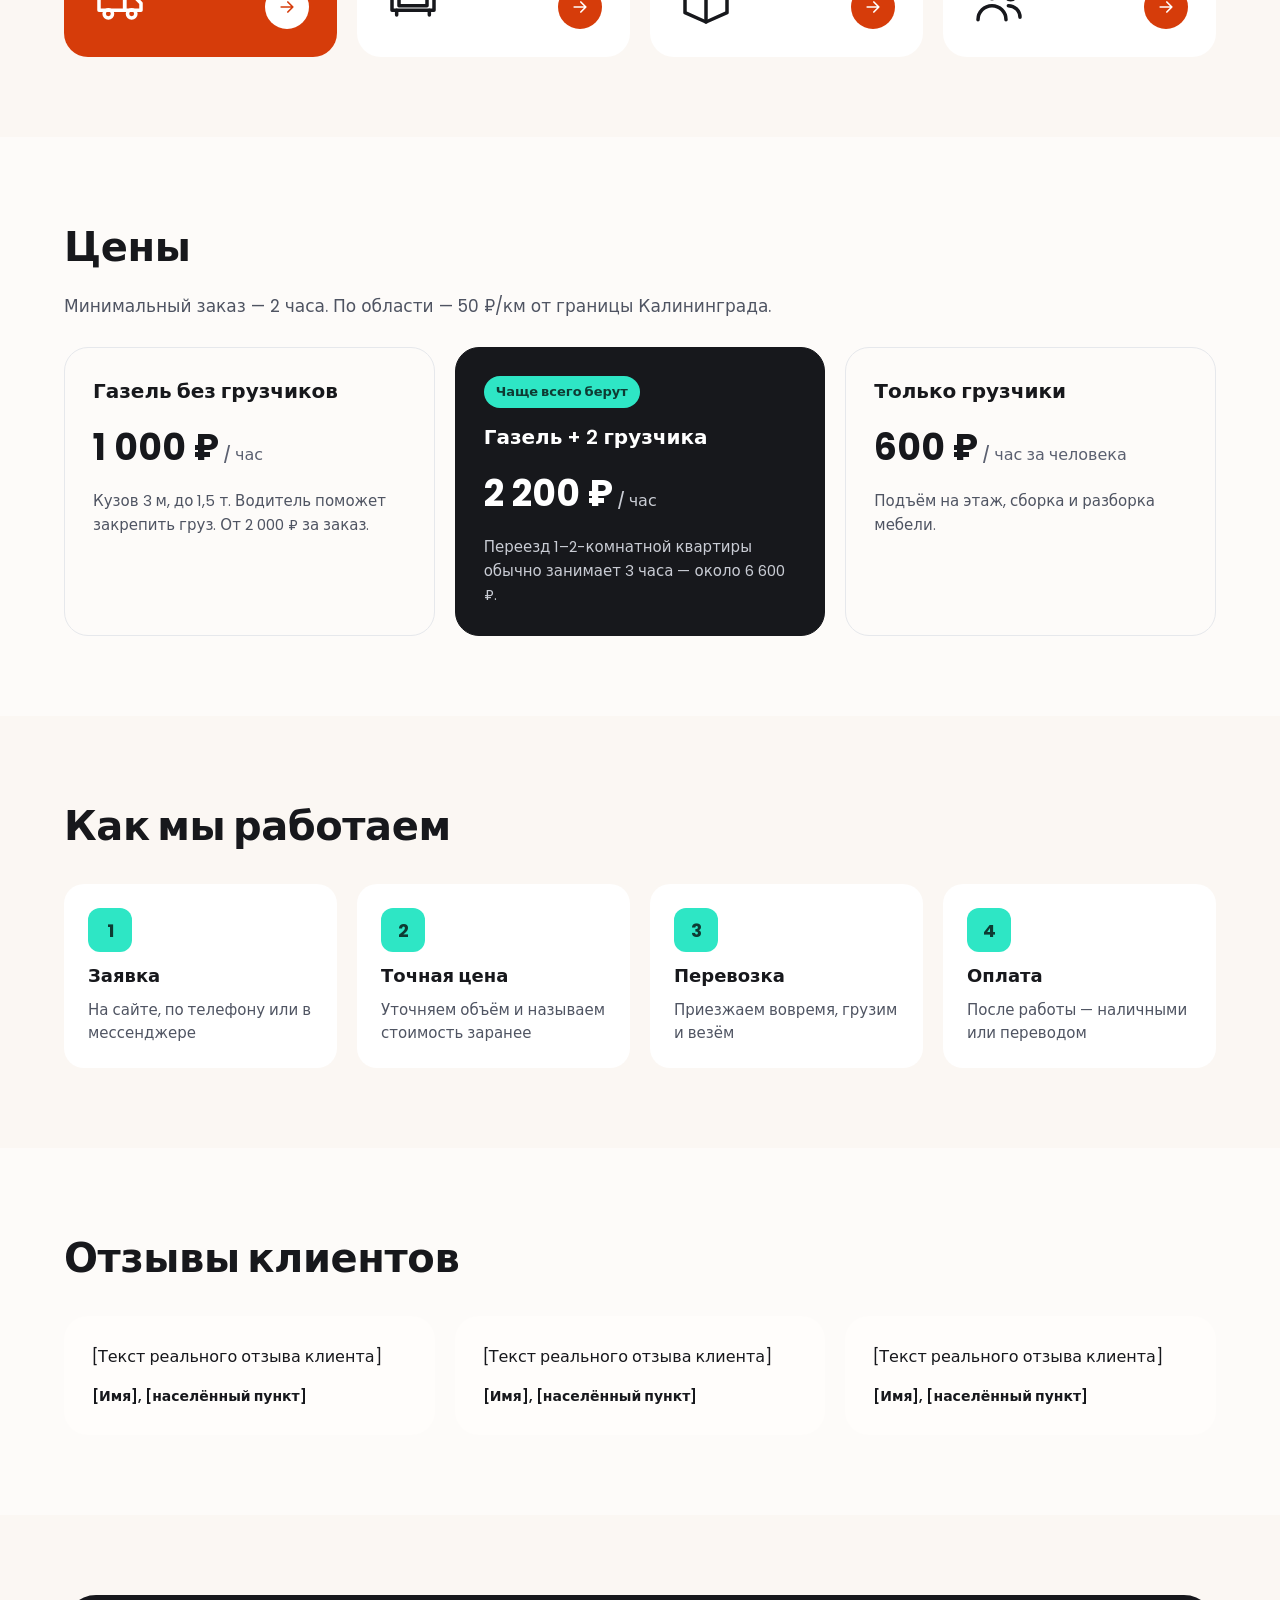
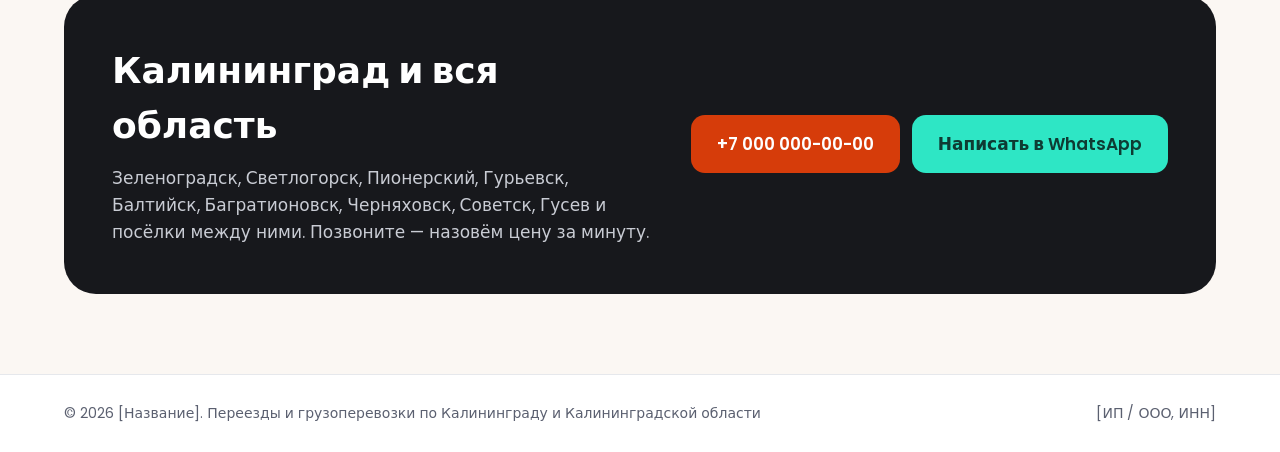
==== commit 4d9dc356: "Поле «Что везём» в заявке и мягкий тёплый фон Co-Authored-By: Claude Opus 5.5 <noreply@anthropic.com" ====
--- a/kaliningrad-pereezd/index.html
+++ b/kaliningrad-pereezd/index.html
@@ -108,6 +108,11 @@
         </div>
       </fieldset>
 
+      <label class="field field--area">
+        <span class="lbl">Что везём</span>
+        <textarea name="comment" rows="3" maxlength="600" placeholder="Например: диван, шкаф, холодильник, 10 коробок. 3 этаж, лифта нет"></textarea>
+      </label>
+
       <p class="order__calc" data-calc-detail>Газель + 2 грузчика, ~3 часа</p>
       <div class="order__total">
         <span>Примерная стоимость</span>
--- a/kaliningrad-pereezd/styles.css
+++ b/kaliningrad-pereezd/styles.css
@@ -8,7 +8,8 @@
   --ink-2: #4F5462;
   --muted: #5B6070;
   --line: #E6E8EC;
-  --bg: #F5F6F8;
+  --bg: #FBF7F3;
+  --bg-soft: #FFFDFB;
   --card: #FFFFFF;
   --radius: 24px;
 }
@@ -20,13 +21,18 @@
   margin: 0;
   font-family: Poppins, system-ui, -apple-system, "Segoe UI", sans-serif;
   color: var(--ink);
-  background: var(--bg);
+  background:
+    radial-gradient(900px 560px at 88% -6%, rgba(46, 230, 197, 0.18), transparent 62%),
+    radial-gradient(820px 560px at -8% 18%, rgba(255, 170, 130, 0.20), transparent 60%),
+    radial-gradient(900px 700px at 50% 108%, rgba(46, 230, 197, 0.10), transparent 60%),
+    var(--bg);
+  background-attachment: fixed;
   -webkit-font-smoothing: antialiased;
 }
 a { color: var(--ink); }
 a:hover { color: var(--accent-dark); }
 img, svg { display: block; }
-button, input { font: inherit; color: inherit; }
+button, input, textarea { font: inherit; color: inherit; }
 :focus-visible { outline: 3px solid var(--accent); outline-offset: 2px; }
 
 .ic { fill: none; stroke: currentColor; stroke-width: 2; stroke-linecap: round; stroke-linejoin: round; }
@@ -115,7 +121,11 @@
 #services.section { padding-top: 16px; }
 .h2 { margin: 0; font-size: clamp(28px, 4vw, 40px); font-weight: 700; letter-spacing: -0.01em; }
 .sub { margin: -12px 0 0; font-size: 17px; color: var(--ink-2); }
-.band { background: var(--card); }
+.band { background: rgba(255, 255, 255, 0.55); }
+.topbar { background: rgba(255, 253, 251, 0.88); backdrop-filter: blur(10px); -webkit-backdrop-filter: blur(10px); }
+.footer { background: var(--bg-soft); }
+.review { background: var(--bg-soft) !important; }
+.field--area textarea { border: 0; outline: 0; background: transparent; font-size: 15px; line-height: 1.5; padding: 2px 0; width: 100%; resize: vertical; min-height: 66px; }
 
 .tiles { display: grid; grid-template-columns: repeat(4, minmax(0, 1fr)); gap: 20px; }
 .tile { background: var(--card); border-radius: var(--radius); padding: 28px; display: flex; flex-direction: column; gap: 14px; min-height: 250px; text-decoration: none; transition: transform .15s ease, box-shadow .15s ease; }
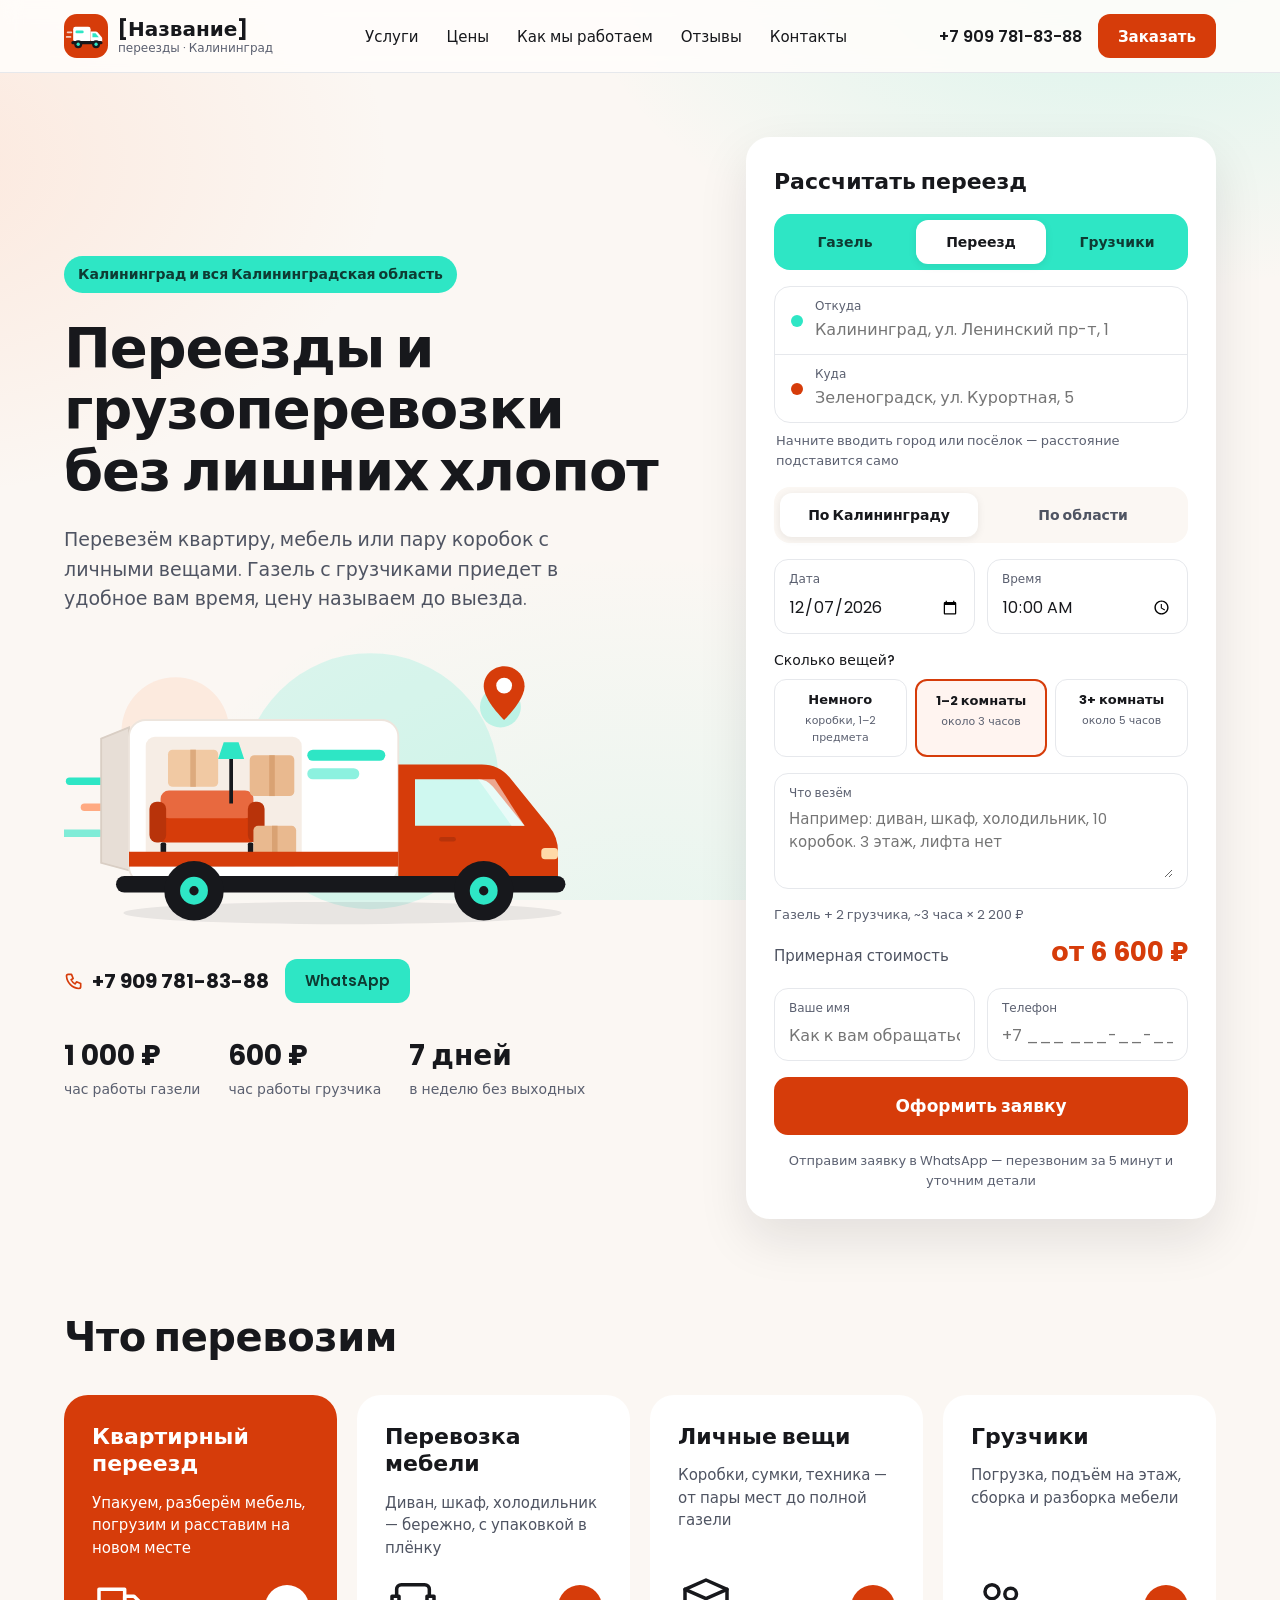
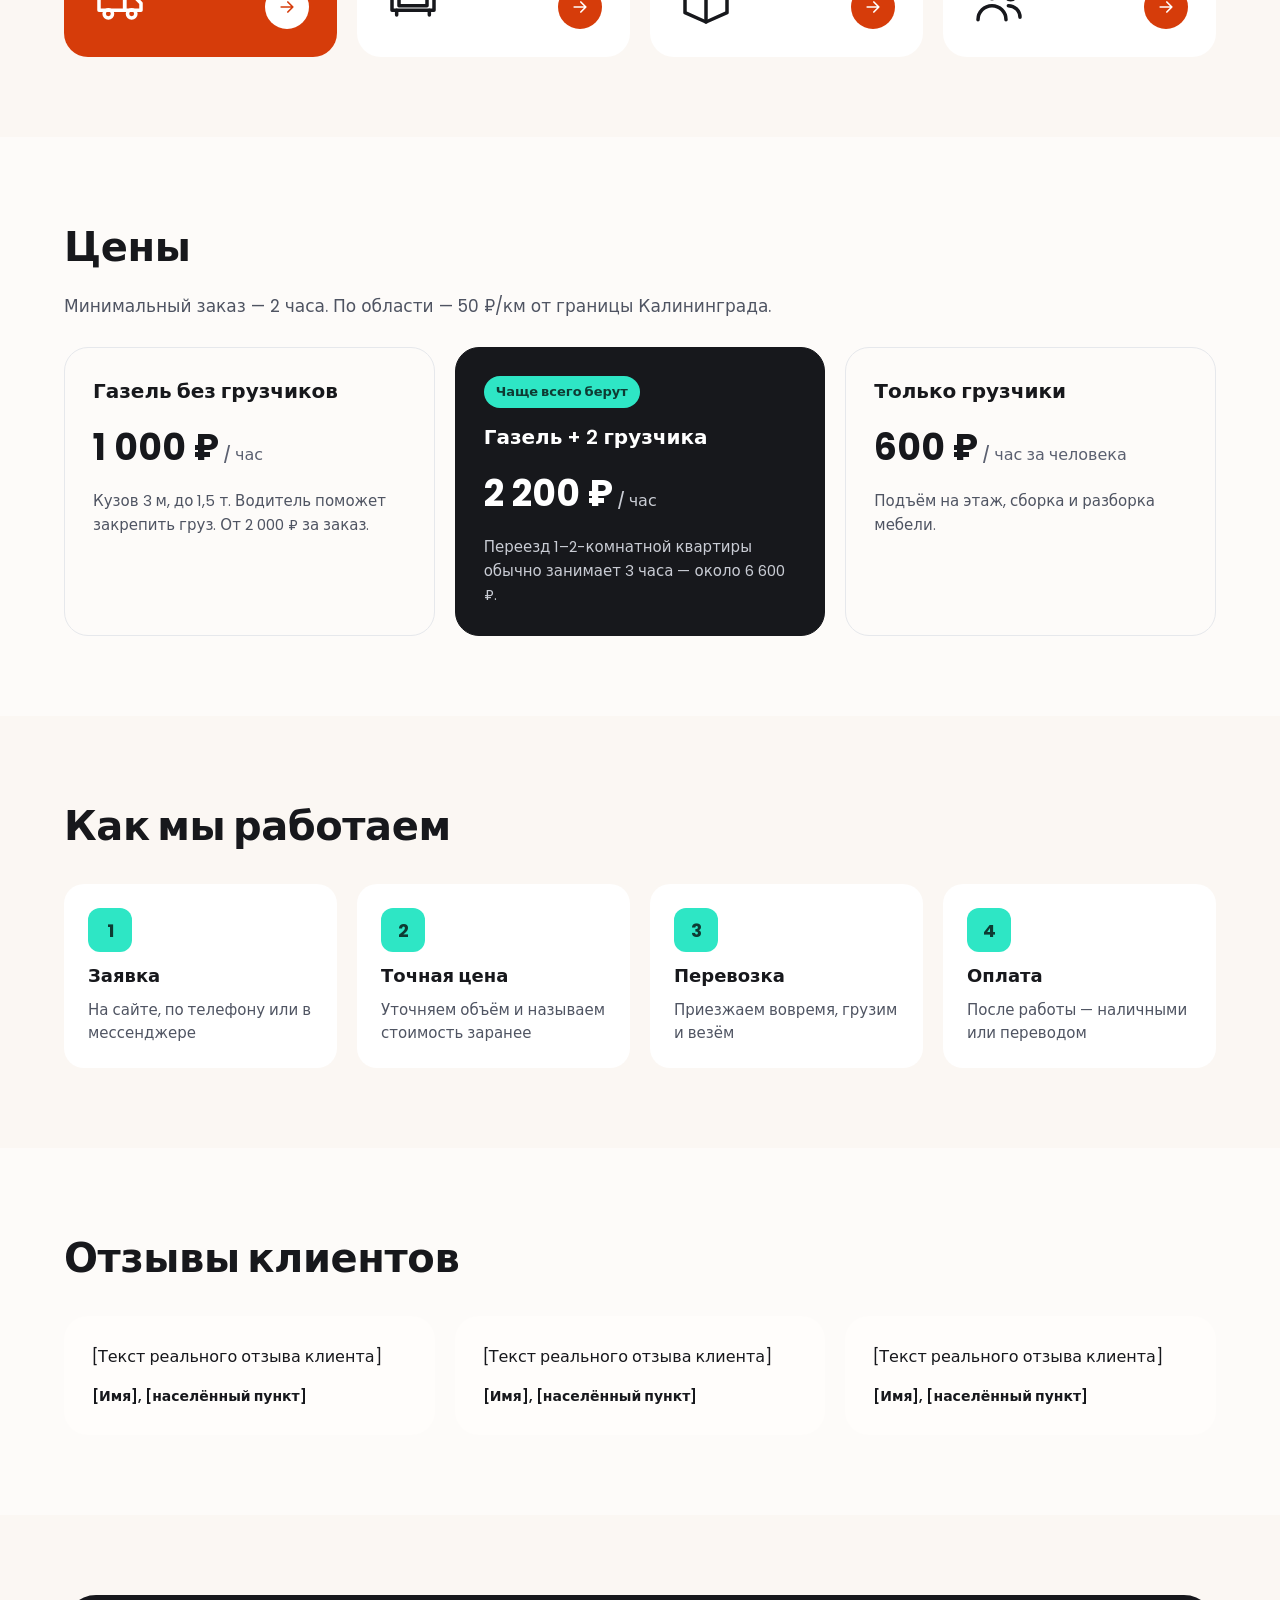
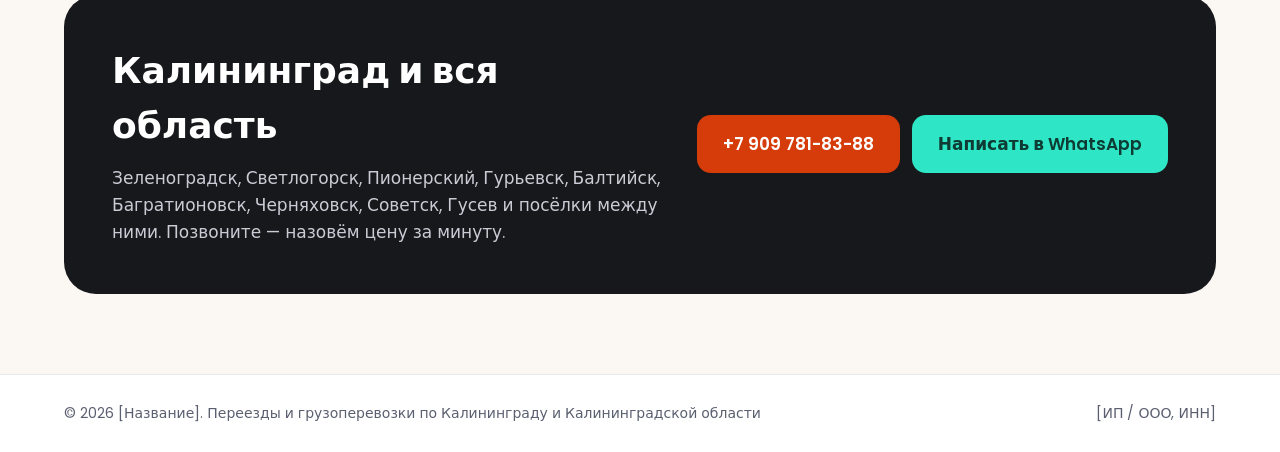
==== commit c5df65ad: "Телефон и WhatsApp +7 909 781-83-88, логотип с газелью, иллюстрация на первом экране Co-Authored-By:" ====
--- a/kaliningrad-pereezd/index.html
+++ b/kaliningrad-pereezd/index.html
@@ -32,8 +32,8 @@
 <header class="topbar">
   <div class="wrap topbar__in">
     <a href="#top" class="logo">
-      <span class="logo__mark"><svg class="ic" width="22" height="22" aria-hidden="true"><use href="#i-truck"/></svg></span>
-      <span class="logo__text" data-company>[Название]</span>
+      <img class="logo__img" src="icon.svg" width="44" height="44" alt="">
+      <span class="logo__words"><span class="logo__text" data-company>[Название]</span><span class="logo__sub">переезды · Калининград</span></span>
     </a>
     <nav class="mainnav" aria-label="Основное меню">
       <a href="#services">Услуги</a>
@@ -43,7 +43,7 @@
       <a href="#contacts">Контакты</a>
     </nav>
     <div class="topbar__actions">
-      <a class="topbar__phone" data-phone-link href="#"><span data-phone-text>+7 000 000-00-00</span></a>
+      <a class="topbar__phone" data-phone-link href="#"><span data-phone-text>+7 909 781-83-88</span></a>
       <a class="btn btn--accent btn--sm desktop-only" href="#order">Заказать</a>
       <a class="iconbtn mobile-only" data-phone-link href="#" aria-label="Позвонить"><svg class="ic" width="22" height="22" aria-hidden="true"><use href="#i-phone"/></svg></a>
     </div>
@@ -56,6 +56,11 @@
       <span class="chip chip--mint">Калининград и вся Калининградская область</span>
       <h1>Переезды и грузоперевозки без&nbsp;лишних хлопот</h1>
       <p class="lead">Перевезём квартиру, мебель или пару коробок с личными вещами. Газель с грузчиками приедет в удобное вам время, цену называем до выезда.</p>
+      <img class="hero__art" src="van.svg" width="560" height="320" alt="Газель с диваном и коробками в кузове">
+      <div class="hero__contacts">
+        <a class="hero__phone" data-phone-link href="#"><svg class="ic" width="20" height="20" aria-hidden="true"><use href="#i-phone"/></svg><span data-phone-text>+7 909 781-83-88</span></a>
+        <a class="btn btn--mint btn--sm" data-wa-link href="#" target="_blank" rel="noopener">WhatsApp</a>
+      </div>
       <div class="stats">
         <div><b>1 000 ₽</b><span>час работы газели</span></div>
         <div><b>600 ₽</b><span>час работы грузчика</span></div>
@@ -208,7 +213,7 @@
         <p>Зеленоградск, Светлогорск, Пионерский, Гурьевск, Балтийск, Багратионовск, Черняховск, Советск, Гусев и посёлки между ними. Позвоните — назовём цену за минуту.</p>
       </div>
       <div class="cta__btns">
-        <a class="btn btn--accent btn--lg" data-phone-link href="#"><span data-phone-text>+7 000 000-00-00</span></a>
+        <a class="btn btn--accent btn--lg" data-phone-link href="#"><span data-phone-text>+7 909 781-83-88</span></a>
         <a class="btn btn--mint btn--lg" data-wa-link href="#" target="_blank" rel="noopener">Написать в WhatsApp</a>
       </div>
     </div>
--- a/kaliningrad-pereezd/styles.css
+++ b/kaliningrad-pereezd/styles.css
@@ -44,7 +44,14 @@
 .topbar__in { display: flex; align-items: center; justify-content: space-between; gap: 16px; padding-top: 14px; padding-bottom: 14px; }
 .logo { display: flex; align-items: center; gap: 10px; text-decoration: none; }
 .logo__mark { width: 40px; height: 40px; border-radius: 12px; background: var(--accent); color: #fff; display: flex; align-items: center; justify-content: center; }
+.logo__img { width: 44px; height: 44px; flex: none; }
+.logo__words { display: flex; flex-direction: column; line-height: 1.15; }
 .logo__text { font-weight: 700; font-size: 20px; }
+.logo__sub { font-size: 12px; color: var(--muted); font-weight: 500; }
+.hero__art { width: 100%; max-width: 520px; height: auto; margin: 4px 0 -4px; }
+.hero__contacts { display: flex; flex-wrap: wrap; align-items: center; gap: 16px; }
+.hero__phone { display: inline-flex; align-items: center; gap: 8px; font-size: 20px; font-weight: 700; text-decoration: none; min-height: 44px; }
+.hero__phone .ic { color: var(--accent); }
 .mainnav { display: flex; gap: 28px; font-size: 15px; font-weight: 500; }
 .mainnav a { text-decoration: none; }
 .topbar__actions { display: flex; align-items: center; gap: 16px; }
@@ -186,8 +193,11 @@
   .wrap { padding-left: 16px; padding-right: 16px; }
   .desktop-only, .topbar__phone { display: none !important; }
   .mobile-only { display: flex !important; }
-  .logo__mark { width: 36px; height: 36px; }
-  .logo__text { font-size: 18px; }
+  .logo__img { width: 38px; height: 38px; }
+  .logo__text { font-size: 17px; }
+  .logo__sub { font-size: 11px; }
+  .hero__art { max-width: 320px; align-self: center; margin: 0; }
+  .hero__contacts { display: none; }
 
   .hero { padding-top: 20px; padding-bottom: 32px; gap: 20px; }
   .hero__text { gap: 14px; }
